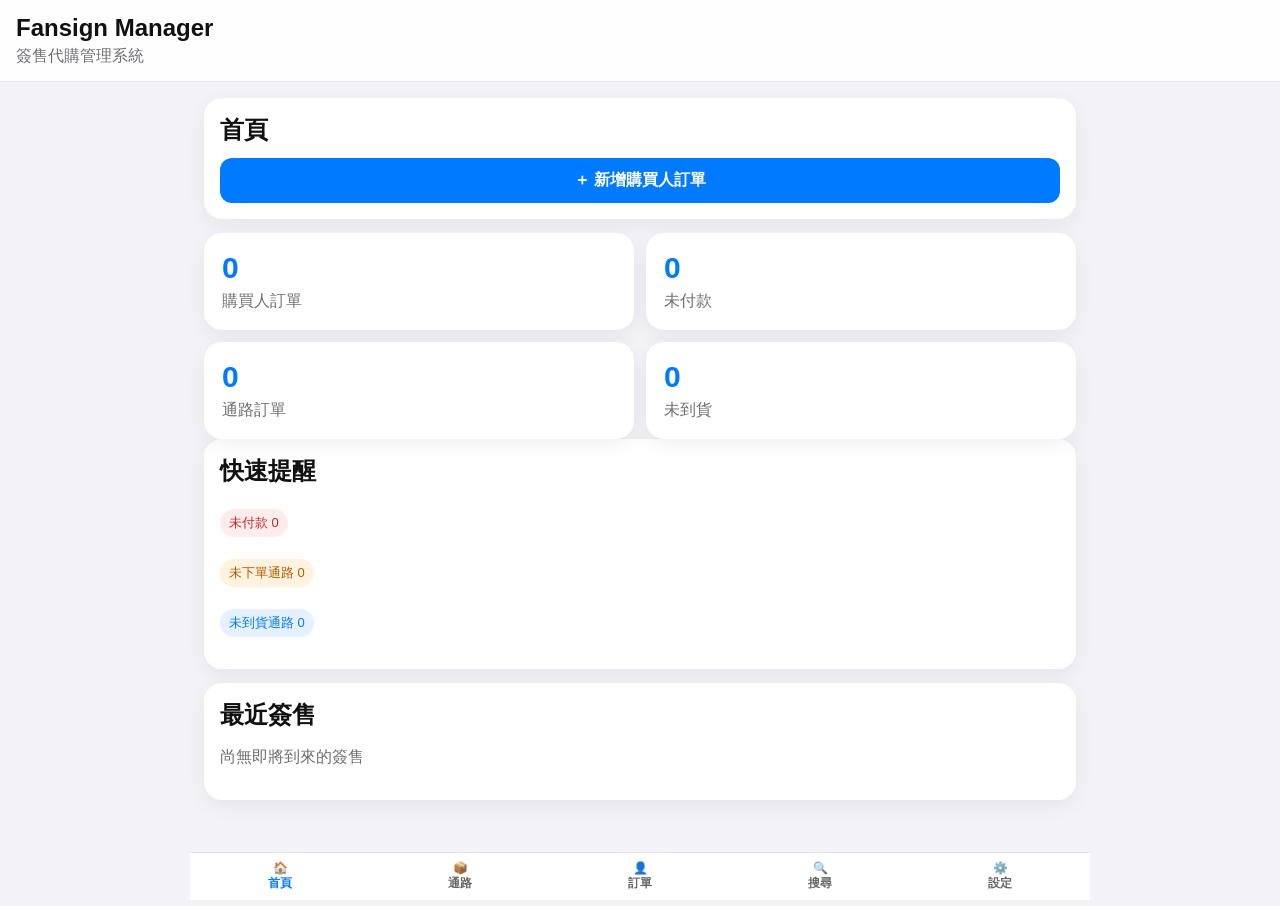
==== v3.html @ fa9939e5 "Add files via upload" ====
<!DOCTYPE html>
<html lang="zh-Hant">
<head>
  <meta charset="UTF-8" />
  <meta name="viewport" content="width=device-width, initial-scale=1.0" />
  <title>Fansign Manager</title>
  <link rel="stylesheet" href="style.css" />
</head>
<body>

<header class="app-header">
  <h1>Fansign Manager</h1>
  <p>簽售代購管理系統</p>
</header>

<main class="app-main">

  <section id="page-home" class="page active">
    <div class="card hero-card">
      <h2>首頁</h2>
      <button class="primary-btn" onclick="openBuyerOrderForm()">＋ 新增購買人訂單</button>
    </div>

    <div class="grid">
      <div class="stat-card"><span id="statOrders">0</span><p>購買人訂單</p></div>
      <div class="stat-card"><span id="statUnpaid">0</span><p>未付款</p></div>
      <div class="stat-card"><span id="statChannelOrders">0</span><p>通路訂單</p></div>
      <div class="stat-card"><span id="statNotArrived">0</span><p>未到貨</p></div>
    </div>

    <div class="card">
      <h2>快速提醒</h2>
      <div id="homeAlerts"></div>
    </div>

    <div class="card">
      <h2>最近簽售</h2>
      <div id="upcomingFansigns"></div>
    </div>
  </section>

  <section id="page-channel-orders" class="page">
    <div class="card">
      <h2>通路訂單</h2>
      <button class="primary-btn" onclick="openChannelOrderForm()">＋ 新增通路訂單</button>
      <input id="channelOrderSearch" class="search-input" placeholder="搜尋藝人 / 通路 / 批次" oninput="renderChannelOrders()" />
    </div>
    <div id="channelOrderList"></div>
  </section>

  <section id="page-buyer-orders" class="page">
    <div class="card">
      <h2>購買人訂單</h2>
      <button class="primary-btn" onclick="openBuyerOrderForm()">＋ 新增購買人訂單</button>
      <input id="buyerOrderSearch" class="search-input" placeholder="搜尋購買人 / 藝人 / 通路" oninput="renderBuyerOrders()" />
    </div>
    <div id="buyerOrderList"></div>
  </section>

  <section id="page-search" class="page">
    <div class="card">
      <h2>搜尋</h2>
      <input id="globalSearch" class="search-input" placeholder="搜尋購買人、藝人、通路、批次" oninput="renderSearch()" />
    </div>
    <div id="searchResults"></div>
  </section>

  <section id="page-settings" class="page">
    <div class="card">
      <h2>設定</h2>
      <p class="muted">管理會重複使用的資料。</p>
    </div>

    <div class="card">
      <h3>🎤 藝人管理</h3>
      <div class="row">
        <input id="artistInput" placeholder="新增藝人，例如 Yuju" />
        <button onclick="addMaster('artists','artistInput')">新增</button>
      </div>
      <div id="artistList"></div>
    </div>

    <div class="card">
      <h3>🏪 通路管理</h3>
      <div class="row">
        <input id="channelInput" placeholder="新增通路，例如 Soundwave" />
        <button onclick="addMaster('channels','channelInput')">新增</button>
      </div>
      <div id="channelList"></div>
    </div>

    <div class="card">
      <h3>💿 專輯類型管理</h3>
      <div class="row">
        <input id="albumTypeInput" placeholder="新增類型，例如 線上" />
        <button onclick="addMaster('albumTypes','albumTypeInput')">新增</button>
      </div>
      <div id="albumTypeList"></div>
    </div>

    <div class="card">
      <h3>👤 購買人管理</h3>
      <div class="row">
        <input id="buyerInput" placeholder="新增購買人，例如 小明" />
        <button onclick="addMaster('buyers','buyerInput')">新增</button>
      </div>
      <div id="buyerList"></div>
    </div>

    <div class="card">
      <h3>💾 備份 / 還原</h3>
      <button class="secondary-btn" onclick="exportBackup()">產生備份</button>
      <textarea id="backupBox" placeholder="備份內容會出現在這裡，也可以貼上備份資料"></textarea>
      <button class="primary-btn" onclick="importBackup()">還原備份</button>
      <button class="danger-btn" onclick="clearAll()">清空全部資料</button>
    </div>
  </section>

</main>

<nav class="bottom-nav">
  <button class="active" onclick="switchPage('home', this)">🏠<br>首頁</button>
  <button onclick="switchPage('channel-orders', this)">📦<br>通路</button>
  <button onclick="switchPage('buyer-orders', this)">👤<br>訂單</button>
  <button onclick="switchPage('search', this)">🔍<br>搜尋</button>
  <button onclick="switchPage('settings', this)">⚙️<br>設定</button>
</nav>

<div id="modal" class="modal hidden">
  <div class="modal-panel">
    <div class="modal-header">
      <h2 id="modalTitle">新增</h2>
      <button class="icon-btn" onclick="closeModal()">✕</button>
    </div>
    <div id="modalBody"></div>
  </div>
</div>

<script src="app.js"></script>
</body>
</html>
---- style.css ----
:root {
  --bg: #f2f2f7;
  --card: #ffffff;
  --text: #111111;
  --muted: #6e6e73;
  --line: #e5e5ea;
  --blue: #007aff;
  --green: #34c759;
  --red: #ff3b30;
  --orange: #ff9500;
  --shadow: 0 6px 20px rgba(0,0,0,.06);
}

* { box-sizing: border-box; }

body {
  margin: 0;
  font-family: -apple-system, BlinkMacSystemFont, "Microsoft JhengHei", sans-serif;
  background: var(--bg);
  color: var(--text);
}

.app-header {
  position: sticky;
  top: 0;
  z-index: 10;
  background: rgba(255,255,255,.92);
  backdrop-filter: blur(14px);
  border-bottom: 1px solid var(--line);
  padding: 14px 16px;
}

.app-header h1 { margin: 0; font-size: 24px; }
.app-header p { margin: 4px 0 0; color: var(--muted); }

.app-main {
  max-width: 900px;
  margin: 0 auto;
  padding: 14px;
  padding-bottom: 92px;
}

.page { display: none; }
.page.active { display: block; }

.card {
  background: var(--card);
  border-radius: 18px;
  padding: 16px;
  margin-bottom: 14px;
  box-shadow: var(--shadow);
}

.hero-card { margin-top: 2px; }

.card h2, .card h3 { margin: 0 0 12px; }
.muted { color: var(--muted); }

.grid {
  display: grid;
  grid-template-columns: repeat(2, 1fr);
  gap: 12px;
}

.stat-card {
  background: white;
  border-radius: 18px;
  padding: 18px;
  box-shadow: var(--shadow);
}

.stat-card span {
  display: block;
  font-size: 30px;
  font-weight: 900;
  color: var(--blue);
}

.stat-card p {
  margin: 6px 0 0;
  color: var(--muted);
}

input, select, textarea, button {
  width: 100%;
  font: inherit;
  border-radius: 12px;
}

input, select, textarea {
  border: 1px solid var(--line);
  padding: 12px;
  background: white;
}

textarea {
  min-height: 120px;
  resize: vertical;
}

button {
  border: none;
  padding: 12px;
  font-weight: 800;
}

.primary-btn { background: var(--blue); color: white; }
.secondary-btn { background: #e9e9ef; color: #111; }
.danger-btn { background: var(--red); color: white; }
.icon-btn { width: auto; background: transparent; font-size: 20px; }

.row {
  display: grid;
  grid-template-columns: 1fr 86px;
  gap: 8px;
}

.search-input { margin-top: 8px; }

.list-item {
  border-top: 1px solid var(--line);
  padding: 12px 0;
  display: grid;
  grid-template-columns: 1fr auto auto;
  gap: 8px;
  align-items: center;
}

.list-item strong { word-break: break-all; }

.small-btn {
  width: auto;
  padding: 8px 10px;
  font-size: 14px;
}

.edit-btn { background: #fff3df; color: #a45700; }
.delete-btn { background: #ffecec; color: #c62828; }

.order-card {
  background: white;
  border-radius: 18px;
  padding: 16px;
  margin-bottom: 14px;
  box-shadow: var(--shadow);
}

.order-title {
  font-size: 18px;
  font-weight: 900;
  margin-bottom: 4px;
}

.order-subtitle {
  color: var(--muted);
  line-height: 1.5;
  margin: 2px 0 8px;
}

.stats-row {
  display: grid;
  grid-template-columns: repeat(3, 1fr);
  gap: 8px;
  margin: 12px 0;
}

.mini-stat {
  background: #f7f7f9;
  border-radius: 14px;
  padding: 10px;
}

.mini-stat strong {
  display: block;
  font-size: 20px;
}

.mini-stat span {
  color: var(--muted);
  font-size: 13px;
}

.badge {
  display: inline-block;
  padding: 5px 9px;
  border-radius: 999px;
  font-size: 13px;
  margin: 6px 4px 0 0;
  background: #eee;
}

.badge.blue { background: #e5f1ff; color: #007aff; }
.badge.green { background: #e8f8ee; color: #16803c; }
.badge.red { background: #ffecec; color: #c62828; }
.badge.orange { background: #fff3df; color: #b35b00; }
.badge.gray { background: #eeeeef; color: #666; }

.pay-toggle, .status-toggle {
  width: auto;
  min-width: 70px;
  border-radius: 999px;
  font-size: 15px;
  padding: 8px 14px;
}

.button-row {
  display: flex;
  gap: 8px;
  margin-top: 10px;
}

.button-row button { flex: 1; }

.bottom-nav {
  position: fixed;
  left: 0;
  right: 0;
  bottom: 0;
  max-width: 900px;
  margin: 0 auto;
  background: white;
  border-top: 1px solid var(--line);
  display: grid;
  grid-template-columns: repeat(5, 1fr);
  z-index: 20;
}

.bottom-nav button {
  background: white;
  color: #666;
  border-radius: 0;
  font-size: 12px;
  padding: 8px 0;
}

.bottom-nav button.active { color: var(--blue); }

.modal {
  position: fixed;
  inset: 0;
  background: rgba(0,0,0,.35);
  z-index: 50;
  display: flex;
  align-items: flex-end;
}

.modal.hidden { display: none; }

.modal-panel {
  width: 100%;
  max-width: 900px;
  margin: 0 auto;
  background: white;
  border-radius: 22px 22px 0 0;
  padding: 16px;
  max-height: 88vh;
  overflow: auto;
}

.modal-header {
  display: flex;
  justify-content: space-between;
  align-items: center;
}

.form-field { margin-bottom: 10px; }

.form-field label {
  display: block;
  font-weight: 800;
  margin-bottom: 5px;
}

.warning {
  color: var(--red);
  font-weight: 700;
  margin-top: 8px;
}

@media (min-width: 768px) {
  .modal { align-items: center; }
  .modal-panel { border-radius: 22px; }
}

.green-btn { background: var(--green); color: white; }
.blue-btn { background: var(--blue); color: white; }
.orange-btn { background: var(--orange); color: white; }
.gray-btn { background: #e9e9ef; color: #333; }
.red-btn { background: var(--red); color: white; }
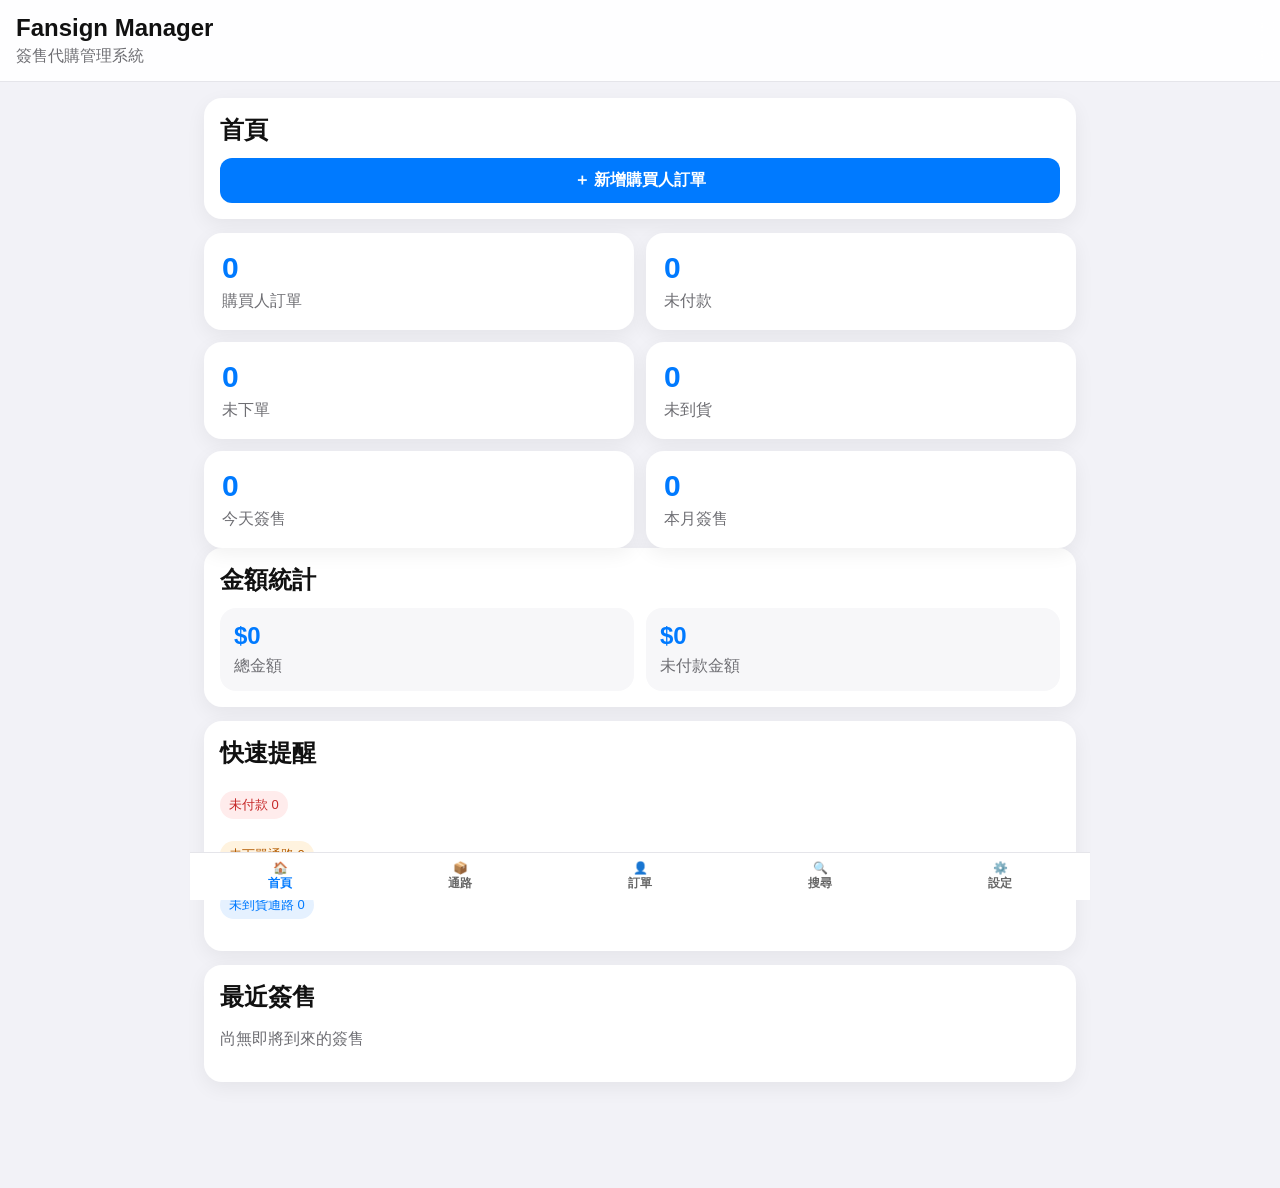
==== commit 589c0360: "Add files via upload" ====
--- a/v3.html
+++ b/v3.html
@@ -21,11 +21,27 @@
       <button class="primary-btn" onclick="openBuyerOrderForm()">＋ 新增購買人訂單</button>
     </div>
 
-    <div class="grid">
+    <div class="grid dashboard-grid">
       <div class="stat-card"><span id="statOrders">0</span><p>購買人訂單</p></div>
       <div class="stat-card"><span id="statUnpaid">0</span><p>未付款</p></div>
-      <div class="stat-card"><span id="statChannelOrders">0</span><p>通路訂單</p></div>
+      <div class="stat-card"><span id="statNotOrdered">0</span><p>未下單</p></div>
       <div class="stat-card"><span id="statNotArrived">0</span><p>未到貨</p></div>
+      <div class="stat-card"><span id="statTodayFansign">0</span><p>今天簽售</p></div>
+      <div class="stat-card"><span id="statMonthFansign">0</span><p>本月簽售</p></div>
+    </div>
+
+    <div class="card">
+      <h2>金額統計</h2>
+      <div class="money-grid">
+        <div>
+          <strong id="statTotalAmount">$0</strong>
+          <p>總金額</p>
+        </div>
+        <div>
+          <strong id="statUnpaidAmount">$0</strong>
+          <p>未付款金額</p>
+        </div>
+      </div>
     </div>
 
     <div class="card">
@@ -46,6 +62,10 @@
       <input id="channelOrderSearch" class="search-input" placeholder="搜尋藝人 / 通路 / 批次" oninput="renderChannelOrders()" />
     </div>
     <div id="channelOrderList"></div>
+    <div class="card">
+      <h2>通路時間軸</h2>
+      <div id="channelTimeline"></div>
+    </div>
   </section>
 
   <section id="page-buyer-orders" class="page">
@@ -53,6 +73,11 @@
       <h2>購買人訂單</h2>
       <button class="primary-btn" onclick="openBuyerOrderForm()">＋ 新增購買人訂單</button>
       <input id="buyerOrderSearch" class="search-input" placeholder="搜尋購買人 / 藝人 / 通路" oninput="renderBuyerOrders()" />
+      <div class="filter-row">
+        <button id="buyerFilterAll" class="filter-btn active" onclick="setBuyerOrderFilter('all')">全部</button>
+        <button id="buyerFilterUnpaid" class="filter-btn" onclick="setBuyerOrderFilter('unpaid')">未付款</button>
+        <button id="buyerFilterPaid" class="filter-btn" onclick="setBuyerOrderFilter('paid')">已付款</button>
+      </div>
     </div>
     <div id="buyerOrderList"></div>
   </section>
@@ -114,6 +139,13 @@
       <button class="primary-btn" onclick="importBackup()">還原備份</button>
       <button class="danger-btn" onclick="clearAll()">清空全部資料</button>
     </div>
+
+    <div class="card">
+      <h3>🕘 自動備份紀錄</h3>
+      <p class="muted">系統會自動保留最近 10 次資料變更。</p>
+      <div id="autoBackupList"></div>
+    </div>
+
   </section>
 
 </main>
--- a/style.css
+++ b/style.css
@@ -287,3 +287,229 @@
 .orange-btn { background: var(--orange); color: white; }
 .gray-btn { background: #e9e9ef; color: #333; }
 .red-btn { background: var(--red); color: white; }
+
+.backup-item {
+  border-top: 1px solid var(--line);
+  padding: 12px 0;
+}
+
+.backup-time {
+  font-weight: 800;
+}
+
+.backup-actions {
+  display: flex;
+  gap: 8px;
+  margin-top: 8px;
+}
+
+.backup-actions button {
+  flex: 1;
+}
+
+.suggestion-box {
+  background: white;
+  border: 1px solid var(--line);
+  border-radius: 14px;
+  margin-top: 6px;
+  overflow: hidden;
+  max-height: 220px;
+  overflow-y: auto;
+}
+
+.suggestion-item {
+  padding: 12px;
+  border-top: 1px solid var(--line);
+}
+
+.suggestion-item:first-child {
+  border-top: none;
+}
+
+.suggestion-item:active {
+  background: #f2f2f7;
+}
+
+.suggestion-primary {
+  font-weight: 900;
+}
+
+.suggestion-secondary {
+  font-size: 13px;
+  color: var(--muted);
+  margin-top: 2px;
+}
+
+.selected-hint {
+  margin-top: 6px;
+  padding: 8px 10px;
+  border-radius: 12px;
+  background: #e5f1ff;
+  color: #007aff;
+  font-size: 14px;
+}
+
+.group-card {
+  background: white;
+  border-radius: 18px;
+  margin-bottom: 14px;
+  box-shadow: var(--shadow);
+  overflow: hidden;
+}
+
+.group-header {
+  padding: 14px 16px;
+  border-bottom: 1px solid var(--line);
+}
+
+.group-title {
+  font-size: 18px;
+  font-weight: 900;
+}
+
+.group-summary {
+  color: var(--muted);
+  font-size: 14px;
+  margin-top: 4px;
+}
+
+.group-body {
+  padding: 14px;
+}
+
+.group-toggle {
+  background: transparent;
+  color: var(--blue);
+  padding: 6px 0 0;
+  text-align: left;
+}
+
+.compact-order-card {
+  box-shadow: none;
+  border: 1px solid var(--line);
+  margin-bottom: 10px;
+}
+
+.filter-row {
+  display: flex;
+  gap: 8px;
+  margin-top: 10px;
+}
+
+.filter-btn {
+  background: #e9e9ef;
+  color: #333;
+  padding: 9px;
+}
+
+.filter-btn.active {
+  background: var(--blue);
+  color: white;
+}
+
+.buyer-mini-list {
+  border-top: 1px solid var(--line);
+  margin-top: 12px;
+  padding-top: 10px;
+}
+
+.buyer-mini-item {
+  display: grid;
+  grid-template-columns: 1fr auto auto;
+  gap: 8px;
+  align-items: center;
+  padding: 8px 0;
+  border-top: 1px solid #f0f0f2;
+}
+
+.buyer-mini-item:first-child {
+  border-top: none;
+}
+
+.buyer-mini-name {
+  font-weight: 800;
+}
+
+.clickable-badge {
+  cursor: pointer;
+}
+
+.buyer-group-card {
+  background: white;
+  border-radius: 18px;
+  margin-bottom: 14px;
+  box-shadow: var(--shadow);
+  overflow: hidden;
+}
+
+.buyer-group-header {
+  padding: 14px 16px;
+  border-bottom: 1px solid var(--line);
+}
+
+.buyer-group-title {
+  font-size: 18px;
+  font-weight: 900;
+}
+
+.buyer-group-summary {
+  color: var(--muted);
+  font-size: 14px;
+  margin-top: 4px;
+}
+
+.buyer-group-body {
+  padding: 14px;
+}
+
+.buyer-group-toggle {
+  background: transparent;
+  color: var(--blue);
+  padding: 6px 0 0;
+  text-align: left;
+}
+
+.compact-buyer-order {
+  box-shadow: none;
+  border: 1px solid var(--line);
+  margin-bottom: 10px;
+}
+
+.money-grid {
+  display: grid;
+  grid-template-columns: repeat(2, 1fr);
+  gap: 12px;
+}
+
+.money-grid div {
+  background: #f7f7f9;
+  border-radius: 16px;
+  padding: 14px;
+}
+
+.money-grid strong {
+  display: block;
+  font-size: 24px;
+  color: var(--blue);
+}
+
+.money-grid p {
+  margin: 6px 0 0;
+  color: var(--muted);
+}
+
+.timeline-item {
+  border-left: 4px solid var(--blue);
+  padding: 10px 0 10px 12px;
+  margin: 8px 0;
+}
+
+.timeline-date {
+  font-weight: 900;
+  color: var(--blue);
+}
+
+.amount-badge {
+  background: #f1ecff;
+  color: #5b2bd6;
+}
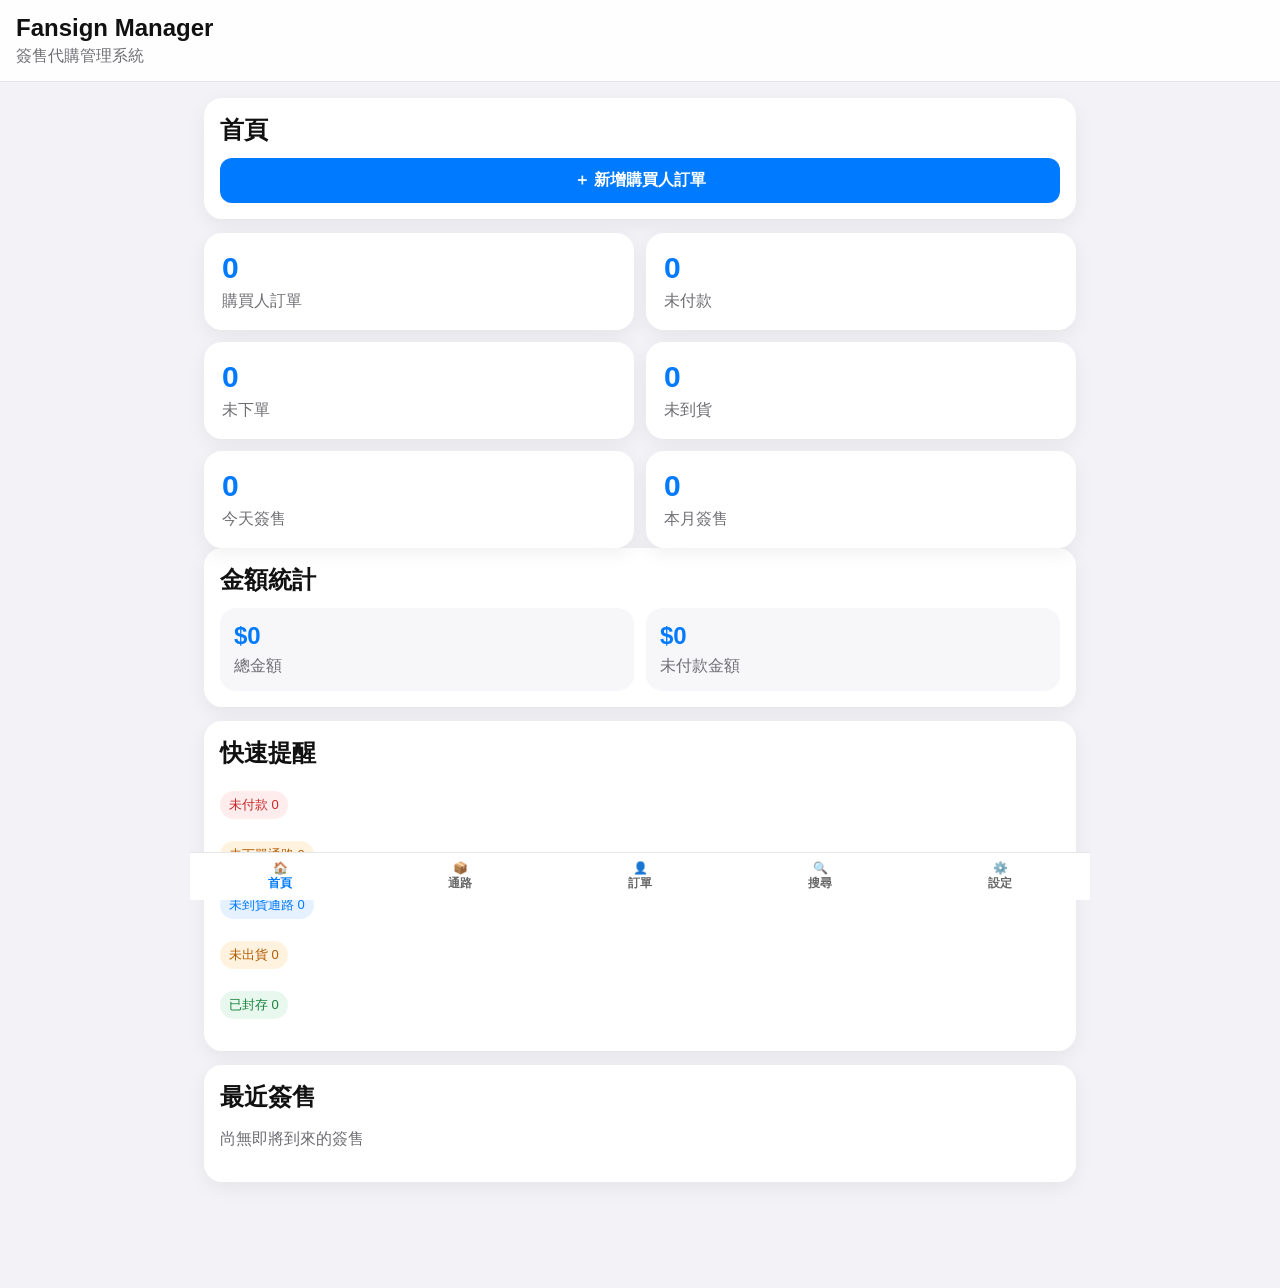
==== commit 9c0e1cc7: "Add files via upload" ====
--- a/v3.html
+++ b/v3.html
@@ -74,9 +74,11 @@
       <button class="primary-btn" onclick="openBuyerOrderForm()">＋ 新增購買人訂單</button>
       <input id="buyerOrderSearch" class="search-input" placeholder="搜尋購買人 / 藝人 / 通路" oninput="renderBuyerOrders()" />
       <div class="filter-row">
-        <button id="buyerFilterAll" class="filter-btn active" onclick="setBuyerOrderFilter('all')">全部</button>
+        <button id="buyerFilterActive" class="filter-btn active" onclick="setBuyerOrderFilter('active')">進行中</button>
         <button id="buyerFilterUnpaid" class="filter-btn" onclick="setBuyerOrderFilter('unpaid')">未付款</button>
         <button id="buyerFilterPaid" class="filter-btn" onclick="setBuyerOrderFilter('paid')">已付款</button>
+        <button id="buyerFilterArchived" class="filter-btn" onclick="setBuyerOrderFilter('archived')">已封存</button>
+        <button id="buyerFilterAll" class="filter-btn" onclick="setBuyerOrderFilter('all')">全部</button>
       </div>
     </div>
     <div id="buyerOrderList"></div>
@@ -93,7 +95,7 @@
   <section id="page-settings" class="page">
     <div class="card">
       <h2>設定</h2>
-      <p class="muted">管理會重複使用的資料。</p>
+      <p class="muted">管理會重複使用的資料。V4.1 配送簡單版｜大小寫不敏感搜尋</p>
     </div>
 
     <div class="card">
--- a/style.css
+++ b/style.css
@@ -415,7 +415,7 @@
 
 .buyer-mini-item {
   display: grid;
-  grid-template-columns: 1fr auto auto;
+  grid-template-columns: 1fr auto auto auto;
   gap: 8px;
   align-items: center;
   padding: 8px 0;
@@ -513,3 +513,18 @@
   background: #f1ecff;
   color: #5b2bd6;
 }
+
+.ship-toggle {
+  width: auto;
+  min-width: 88px;
+  border-radius: 999px;
+  font-size: 15px;
+  padding: 8px 14px;
+  margin-top: 6px;
+}
+
+.archived-note {
+  color: var(--green);
+  font-weight: 800;
+  margin-top: 8px;
+}
